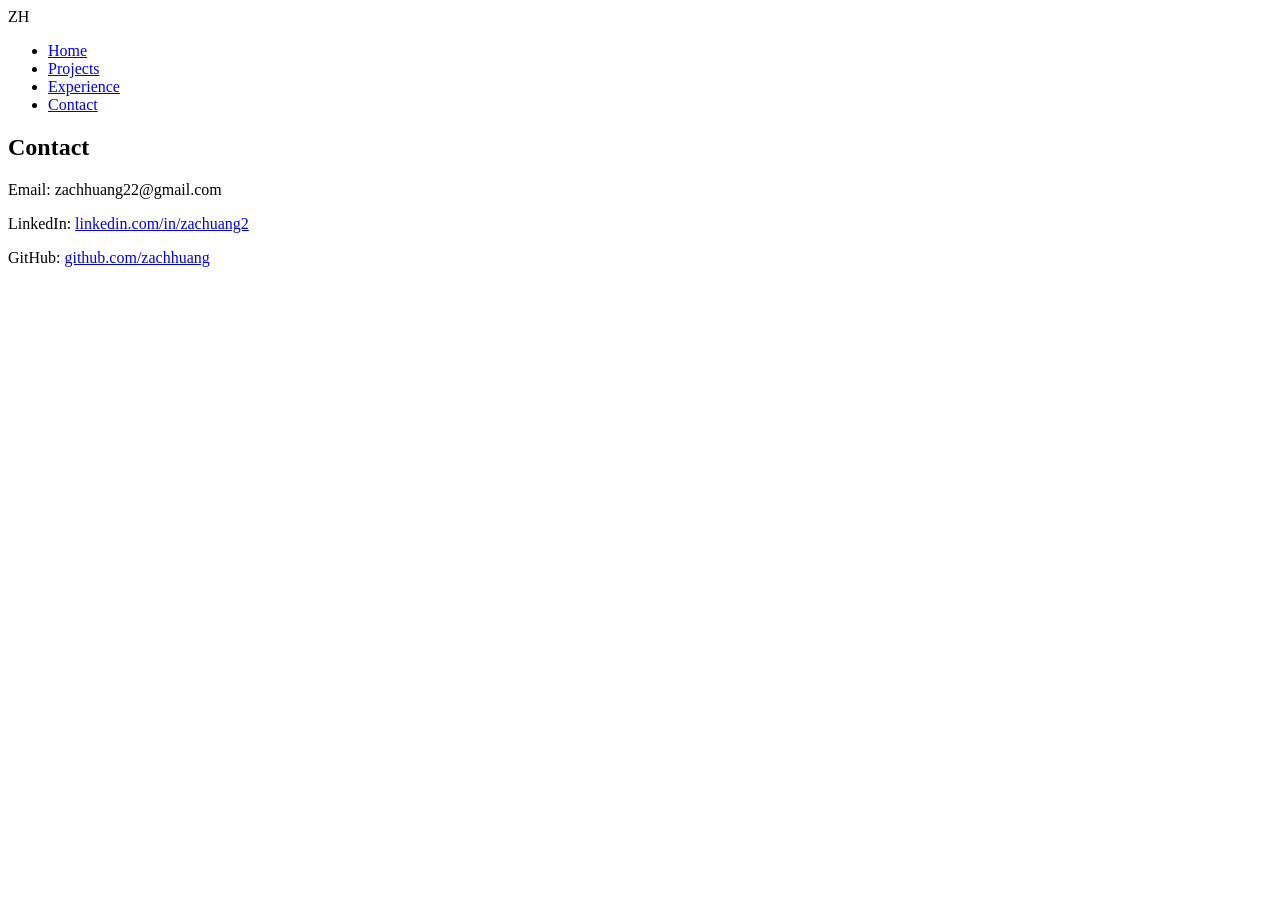
==== contact.html @ 974719ca "update" ====
<!DOCTYPE html>
<html lang="en">
<head>

<meta charset="UTF-8">
<meta name="viewport" content="width=device-width, initial-scale=1.0">

<title>Contact</title>

<link rel="stylesheet" href="css/style.css">

</head>

<body>

<nav>
    <div class="logo">ZH</div>

    <ul>
        <li><a href="index.html">Home</a></li>
        <li><a href="projects.html">Projects</a></li>
        <li><a href="experience.html">Experience</a></li>
        <li><a href="contact.html">Contact</a></li>
    </ul>
</nav>

<section class="page">

<h1>Contact</h1>

<p>Email: zachhuang22@gmail.com</p>

<p>
LinkedIn:
<a href="https://www.linkedin.com/in/zachuang2/">
linkedin.com/in/zachuang2
</a>
</p>

<p>
GitHub:
<a href="#">
github.com/zachhuang
</a>
</p>

</section>

</body>
</html>
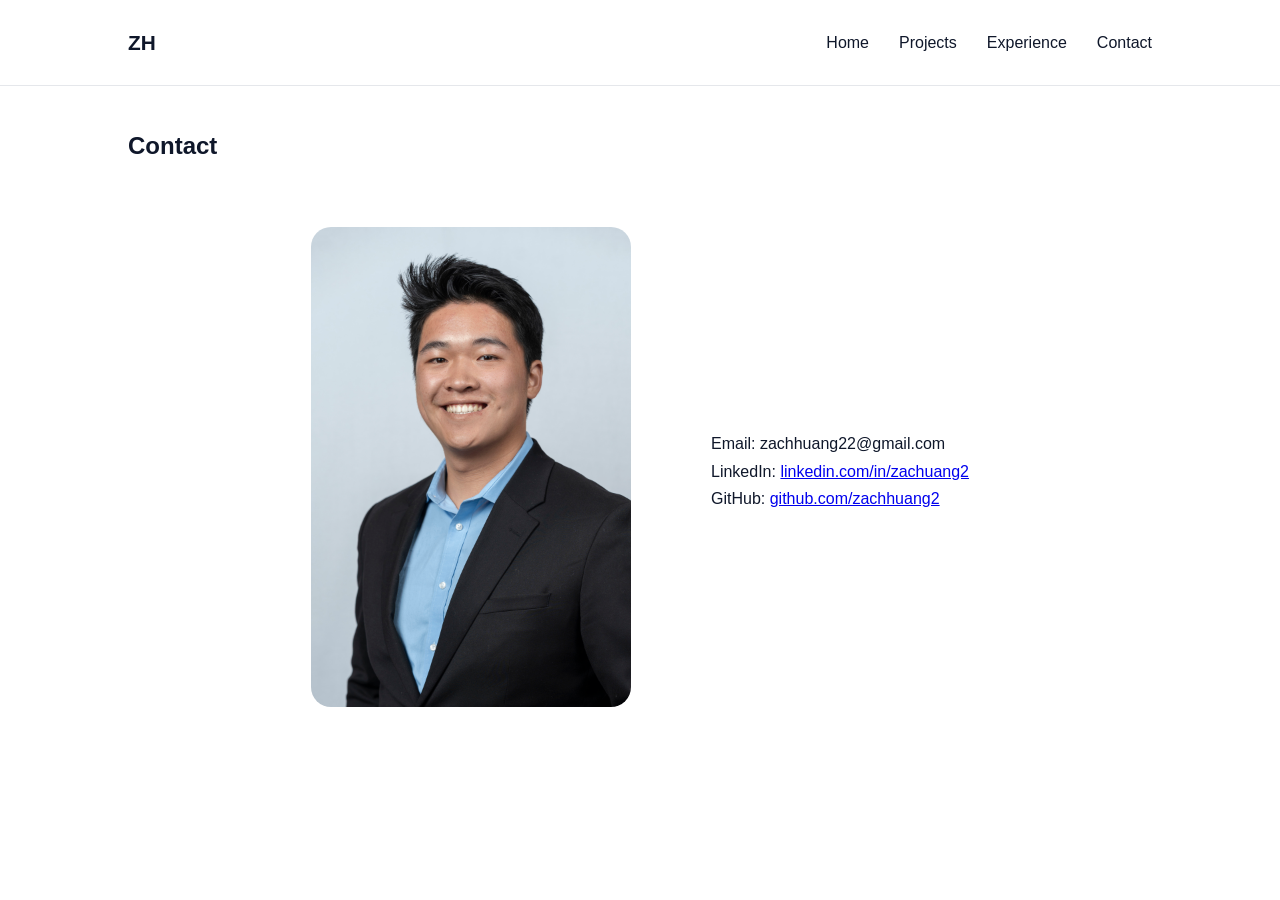
==== commit 0bf6bd97: "upd" ====
--- a/contact.html
+++ b/contact.html
@@ -28,21 +28,31 @@
 
 <h1>Contact</h1>
 
-<p>Email: zachhuang22@gmail.com</p>
+<section class="hero">
 
-<p>
-LinkedIn:
-<a href="https://www.linkedin.com/in/zachuang2/">
-linkedin.com/in/zachuang2
-</a>
-</p>
+    <div class="hero-image">
+        <img src="assets/headshot.jpg" alt="Zachary Huang">
+    </div>
 
-<p>
-GitHub:
-<a href="#">
-github.com/zachhuang
-</a>
-</p>
+    <div class="hero-text">
+
+        <p>Email: zachhuang22@gmail.com</p>
+
+        <p>
+        LinkedIn:
+        <a href="https://www.linkedin.com/in/zachuang2/">
+        linkedin.com/in/zachuang2
+        </a>
+        </p>
+
+        <p>
+        GitHub:
+        <a href="#">
+        github.com/zachhuang2
+        </a>
+        </p>
+
+    </div>
 
 </section>
 
--- a/css/style.css
+++ b/css/style.css
@@ -0,0 +1,139 @@
+*{
+    margin:0;
+    padding:0;
+    box-sizing:border-box;
+}
+
+body{
+    font-family:'Inter',sans-serif;
+    color:#0f172a;
+    background:white;
+    line-height:1.7;
+}
+
+nav{
+    display:flex;
+    justify-content:space-between;
+    align-items:center;
+    padding:25px 10%;
+    position:sticky;
+    top:0;
+    background:white;
+    border-bottom:1px solid #e5e7eb;
+}
+
+.logo{
+    font-size:1.3rem;
+    font-weight:700;
+}
+
+nav ul{
+    display:flex;
+    gap:30px;
+    list-style:none;
+}
+
+nav a{
+    text-decoration:none;
+    color:#0f172a;
+}
+
+.hero{
+    display:flex;
+    align-items:center;
+    justify-content:center;
+    gap:80px;
+    padding:60px 10%;
+}
+
+.hero-image img{
+    width:320px;
+    border-radius:20px;
+}
+
+.hero-text{
+    max-width:600px;
+}
+
+.hero-text h1{
+    font-size:3rem;
+}
+
+.hero-text h2{
+    color:#2563eb;
+    margin:15px 0;
+}
+
+.buttons{
+    margin-top:30px;
+}
+
+.btn,
+.btn-outline{
+    text-decoration:none;
+    padding:12px 24px;
+    margin-right:10px;
+    border-radius:8px;
+}
+
+.btn{
+    background:#2563eb;
+    color:white;
+}
+
+.btn-outline{
+    border:1px solid #2563eb;
+    color:#2563eb;
+}
+
+.about,
+.featured,
+.page{
+    padding:40px 10%;
+}
+
+.cards,
+.project-grid{
+    display:grid;
+    grid-template-columns:repeat(auto-fit,minmax(250px,1fr));
+    gap:25px;
+    margin-top:40px;
+}
+
+.card,
+.project-card,
+.timeline-item{
+    background:#f8fafc;
+    padding:25px;
+    border-radius:15px;
+    transition:.3s;
+}
+
+.card:hover,
+.project-card:hover{
+    transform:translateY(-5px);
+}
+
+footer{
+    text-align:center;
+    padding:40px;
+    color:#64748b;
+}
+
+@media(max-width:900px){
+
+.hero{
+    flex-direction:column;
+    text-align:center;
+}
+
+.hero-image img{
+    width:250px;
+}
+
+nav{
+    flex-direction:column;
+    gap:15px;
+}
+
+}
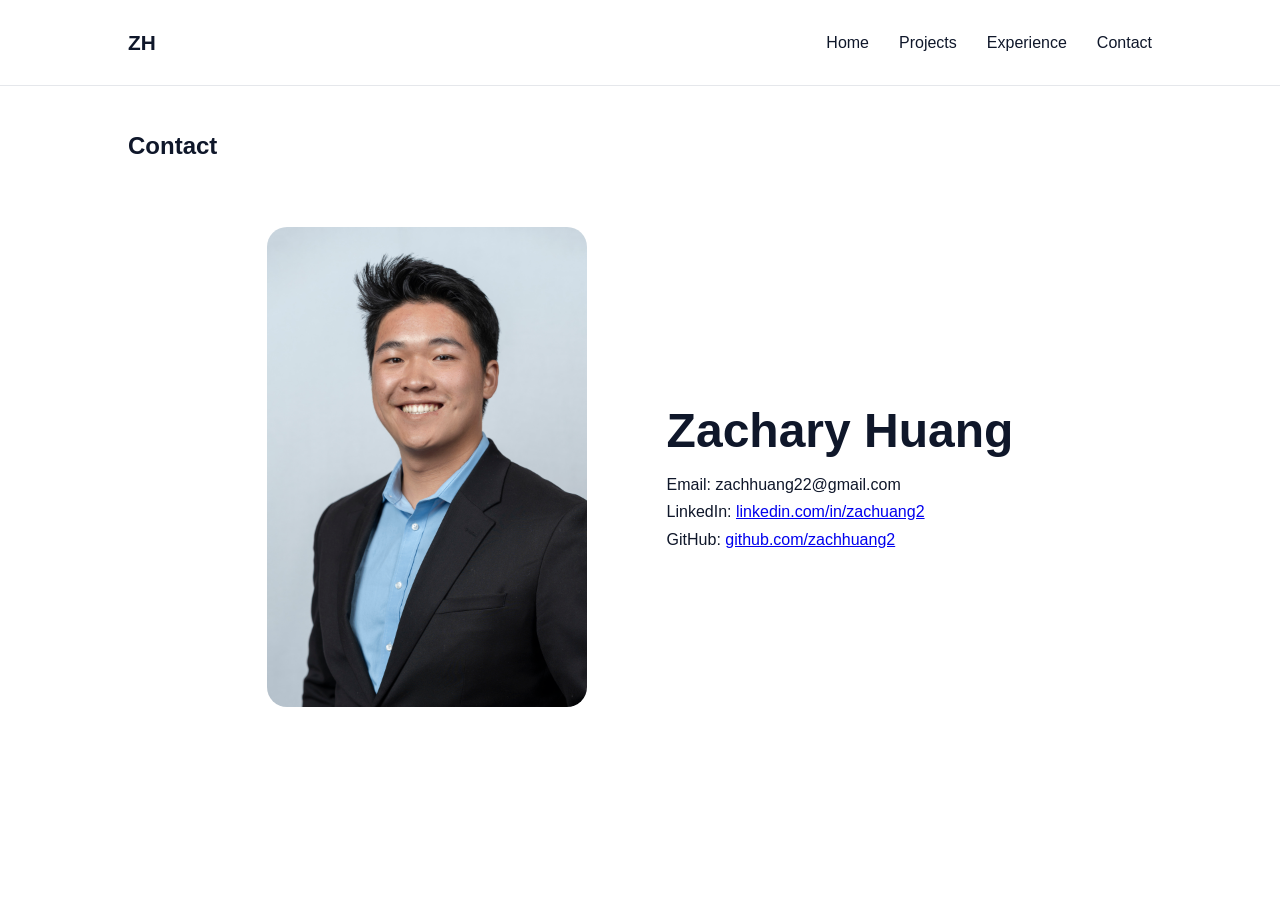
==== commit 613ddcb5: "Update contact.html" ====
--- a/contact.html
+++ b/contact.html
@@ -35,7 +35,8 @@
     </div>
 
     <div class="hero-text">
-
+        
+        <h1>Zachary Huang</h1>
         <p>Email: zachhuang22@gmail.com</p>
 
         <p>
--- a/css/style.css
+++ b/css/style.css
@@ -136,4 +136,116 @@
     gap:15px;
 }
 
+}
+/* ===== TIMELINE BASE ===== */
+.timeline {
+    position: relative;
+    max-width: 1000px;
+    margin: 60px auto;
+    padding: 20px 0;
+}
+
+/* center line */
+.timeline::after {
+    content: '';
+    position: absolute;
+    width: 3px;
+    background: #d0d0d0;
+    top: 0;
+    bottom: 0;
+    left: 50%;
+    transform: translateX(-50%);
+}
+
+/* timeline item container */
+.timeline-item {
+    padding: 20px 40px;
+    position: relative;
+    width: 50%;
+    opacity: 0;
+    transform: translateY(40px);
+    animation: fadeInUp 0.8s ease forwards;
+}
+
+/* stagger animation */
+.timeline-item:nth-child(1) { animation-delay: 0.1s; }
+.timeline-item:nth-child(2) { animation-delay: 0.2s; }
+.timeline-item:nth-child(3) { animation-delay: 0.3s; }
+.timeline-item:nth-child(4) { animation-delay: 0.4s; }
+.timeline-item:nth-child(5) { animation-delay: 0.5s; }
+
+/* left side */
+.timeline-item:nth-child(odd) {
+    left: 0;
+    text-align: right;
+}
+
+/* right side */
+.timeline-item:nth-child(even) {
+    left: 50%;
+    text-align: left;
+}
+
+/* content box */
+.timeline-content {
+    background: white;
+    padding: 18px 22px;
+    border-radius: 12px;
+    box-shadow: 0 8px 25px rgba(0,0,0,0.08);
+    position: relative;
+    transition: all 0.25s ease;
+}
+
+/* hover effect */
+.timeline-content:hover {
+    transform: translateY(-6px);
+    box-shadow: 0 12px 35px rgba(0,0,0,0.15);
+}
+
+/* dots on timeline */
+.timeline-item::before {
+    content: '';
+    position: absolute;
+    width: 14px;
+    height: 14px;
+    background: #4a90e2;
+    border-radius: 50%;
+    top: 30px;
+    z-index: 1;
+}
+
+/* dot positioning */
+.timeline-item:nth-child(odd)::before {
+    right: -7px;
+}
+
+.timeline-item:nth-child(even)::before {
+    left: -7px;
+}
+
+/* animation */
+@keyframes fadeInUp {
+    to {
+        opacity: 1;
+        transform: translateY(0);
+    }
+}
+
+/* ===== MOBILE ===== */
+@media screen and (max-width: 768px) {
+
+    .timeline::after {
+        left: 8px;
+    }
+
+    .timeline-item {
+        width: 100%;
+        padding-left: 30px;
+        padding-right: 15px;
+        text-align: left !important;
+    }
+
+    .timeline-item::before {
+        left: 0;
+    }
 }
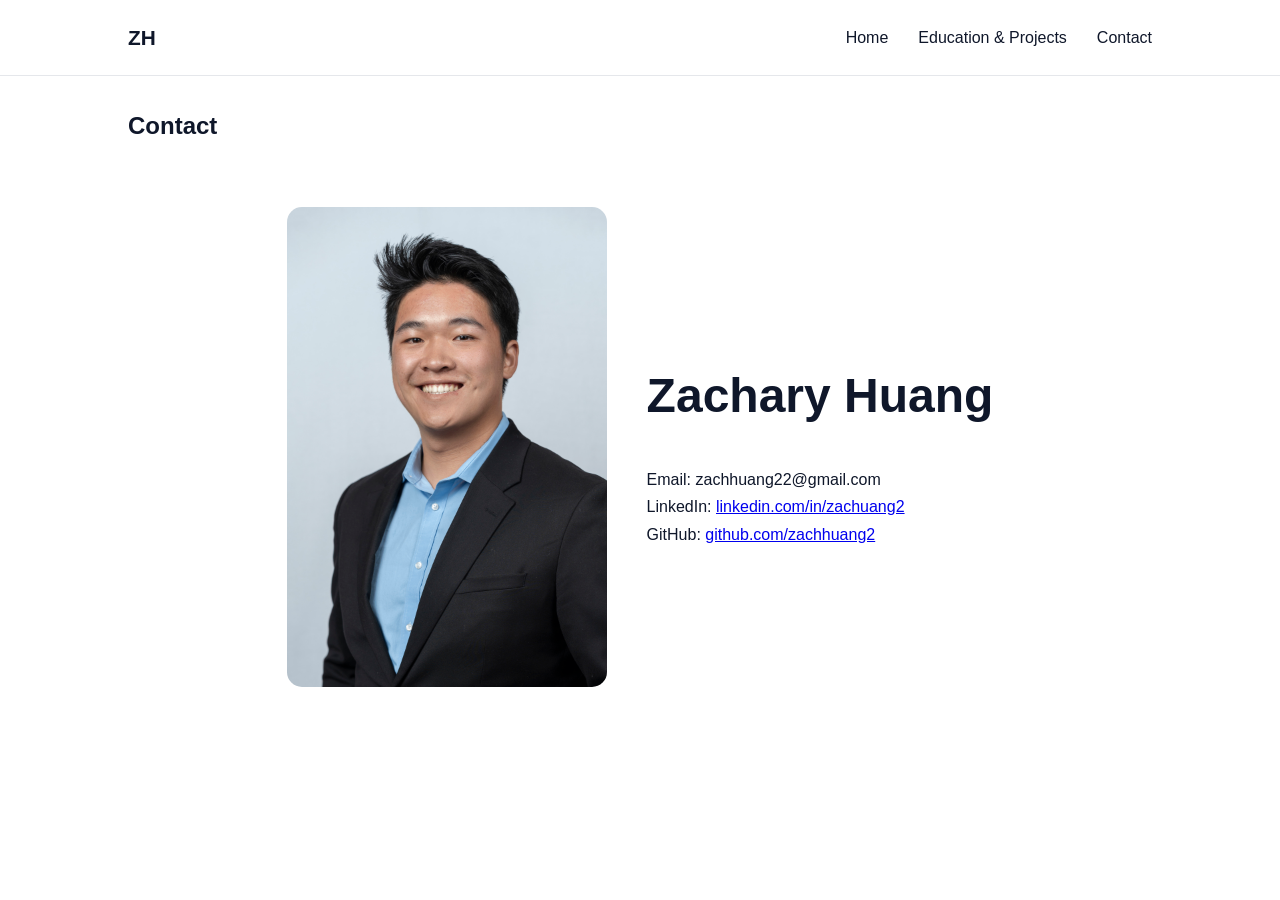
==== commit 6bd54987: "update" ====
--- a/contact.html
+++ b/contact.html
@@ -18,8 +18,7 @@
 
     <ul>
         <li><a href="index.html">Home</a></li>
-        <li><a href="projects.html">Projects</a></li>
-        <li><a href="experience.html">Experience</a></li>
+        <li><a href="experience-projects.html">Education & Projects</a></li>
         <li><a href="contact.html">Contact</a></li>
     </ul>
 </nav>
--- a/css/style.css
+++ b/css/style.css
@@ -15,7 +15,7 @@
     display:flex;
     justify-content:space-between;
     align-items:center;
-    padding:25px 10%;
+    padding:20px 10%;
     position:sticky;
     top:0;
     background:white;
@@ -42,13 +42,13 @@
     display:flex;
     align-items:center;
     justify-content:center;
-    gap:80px;
-    padding:60px 10%;
+    gap:40px;
+    padding:30px 10%;
 }
 
 .hero-image img{
     width:320px;
-    border-radius:20px;
+    border-radius:15px;
 }
 
 .hero-text{
@@ -65,7 +65,7 @@
 }
 
 .buttons{
-    margin-top:30px;
+    margin-top:20px;
 }
 
 .btn,
@@ -89,7 +89,7 @@
 .about,
 .featured,
 .page{
-    padding:40px 10%;
+    padding:30px 10%;
 }
 
 .cards,
@@ -97,7 +97,7 @@
     display:grid;
     grid-template-columns:repeat(auto-fit,minmax(250px,1fr));
     gap:25px;
-    margin-top:40px;
+    margin-top:30px;
 }
 
 .card,
@@ -137,115 +137,39 @@
 }
 
 }
-/* ===== TIMELINE BASE ===== */
-.timeline {
-    position: relative;
-    max-width: 1000px;
-    margin: 60px auto;
-    padding: 20px 0;
+/* ===== EXPERIENCE PAGE ENHANCEMENT ===== */
+
+.page h1 {
+    margin-bottom: 30px;
 }
 
-/* center line */
-.timeline::after {
-    content: '';
-    position: absolute;
-    width: 3px;
-    background: #d0d0d0;
-    top: 0;
-    bottom: 0;
-    left: 50%;
-    transform: translateX(-50%);
+/* make cards feel more "career timeline" */
+.cards .card {
+    position: relative;
+    border-left: 4px solid #2563eb;
+    padding-left: 20px;
 }
 
-/* timeline item container */
-.timeline-item {
-    padding: 20px 40px;
-    position: relative;
-    width: 50%;
-    opacity: 0;
-    transform: translateY(40px);
-    animation: fadeInUp 0.8s ease forwards;
+/* subtle dot indicator */
+.cards .card::before {
+    content: "";
+    position: absolute;
+    left: -9px;
+    top: 28px;
+    width: 14px;
+    height: 14px;
+    background: #2563eb;
+    border-radius: 50%;
+    border: 3px solid white;
 }
 
-/* stagger animation */
-.timeline-item:nth-child(1) { animation-delay: 0.1s; }
-.timeline-item:nth-child(2) { animation-delay: 0.2s; }
-.timeline-item:nth-child(3) { animation-delay: 0.3s; }
-.timeline-item:nth-child(4) { animation-delay: 0.4s; }
-.timeline-item:nth-child(5) { animation-delay: 0.5s; }
-
-/* left side */
-.timeline-item:nth-child(odd) {
-    left: 0;
-    text-align: right;
-}
-
-/* right side */
-.timeline-item:nth-child(even) {
-    left: 50%;
-    text-align: left;
-}
-
-/* content box */
-.timeline-content {
-    background: white;
-    padding: 18px 22px;
-    border-radius: 12px;
-    box-shadow: 0 8px 25px rgba(0,0,0,0.08);
-    position: relative;
+/* hover improvement (slightly more premium feel) */
+.cards .card {
     transition: all 0.25s ease;
 }
 
-/* hover effect */
-.timeline-content:hover {
+.cards .card:hover {
     transform: translateY(-6px);
-    box-shadow: 0 12px 35px rgba(0,0,0,0.15);
-}
-
-/* dots on timeline */
-.timeline-item::before {
-    content: '';
-    position: absolute;
-    width: 14px;
-    height: 14px;
-    background: #4a90e2;
-    border-radius: 50%;
-    top: 30px;
-    z-index: 1;
-}
-
-/* dot positioning */
-.timeline-item:nth-child(odd)::before {
-    right: -7px;
-}
-
-.timeline-item:nth-child(even)::before {
-    left: -7px;
-}
-
-/* animation */
-@keyframes fadeInUp {
-    to {
-        opacity: 1;
-        transform: translateY(0);
-    }
-}
-
-/* ===== MOBILE ===== */
-@media screen and (max-width: 768px) {
-
-    .timeline::after {
-        left: 8px;
-    }
-
-    .timeline-item {
-        width: 100%;
-        padding-left: 30px;
-        padding-right: 15px;
-        text-align: left !important;
-    }
-
-    .timeline-item::before {
-        left: 0;
-    }
+    box-shadow: 0 10px 25px rgba(0,0,0,0.08);
+    border-left-color: #1d4ed8;
 }
